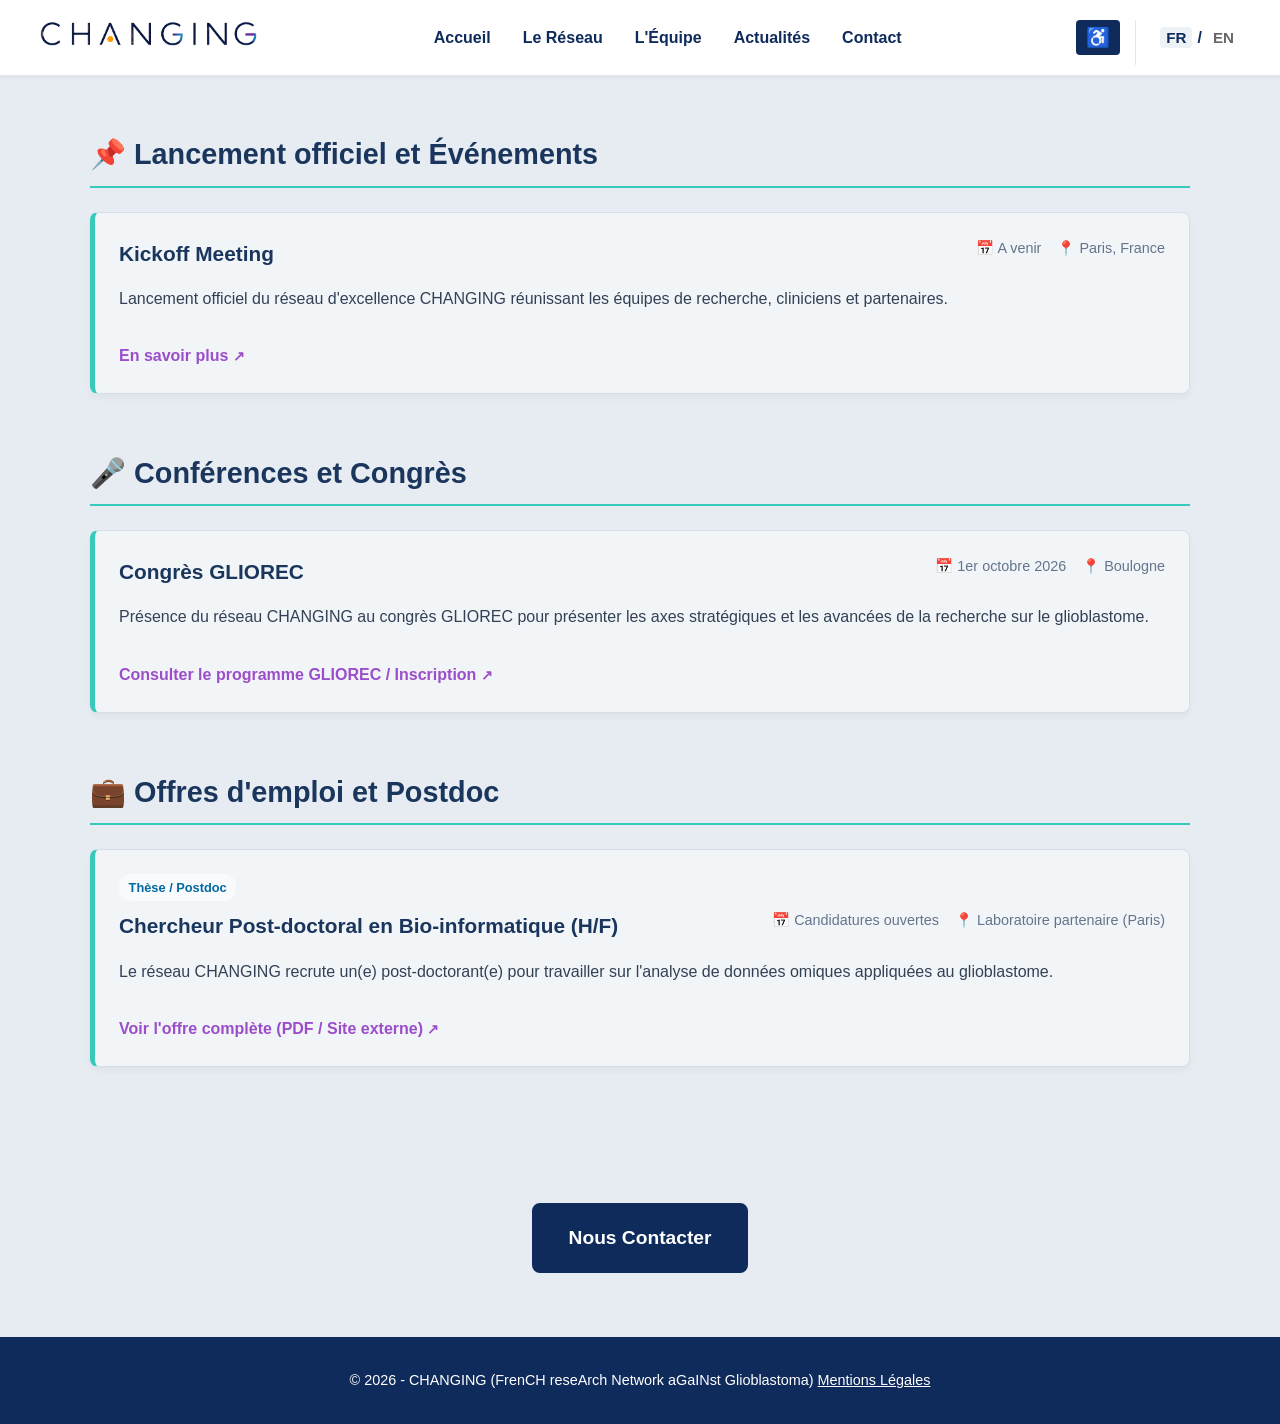
==== actualites.html @ 431eb9c2 "Add files via upload" ====
<!DOCTYPE html>
<html lang="fr">
<head>
    <meta charset="UTF-8">
    <meta name="viewport" content="width=device-width, initial-scale=1.0">
    <title>Actualités - CHANGING - Réseau National sur le Glioblastome</title>
    <link rel="stylesheet" href="style.css">
    <style>
        /* Styles spécifiques à la page Actualités */
        .actus-container {
            max-width: 1100px;
            margin: 0 auto;
            padding: 2rem 1rem;
        }

        .actus-section {
            margin-bottom: 3.5rem;
        }

        .actus-section-title {
            color: #1A365D;
            font-size: 1.8rem;
            border-bottom: 2px solid #38C9BB;
            padding-bottom: 0.5rem;
            margin-bottom: 1.5rem;
            display: flex;
            align-items: center;
            gap: 0.5rem;
        }

        .actu-grid {
            display: flex;
            flex-direction: column;
            gap: 1.5rem;
        }

        .actu-card {
            background: rgba(255, 255, 255, 0.5);
            border: 1px solid #D6DFE7;
            border-left: 5px solid #38C9BB;
            border-radius: 8px;
            padding: 1.5rem;
            box-shadow: 0 4px 6px rgba(0,0,0,0.04);
            transition: transform 0.2s ease, box-shadow 0.2s ease;
        }

        .actu-card:hover {
            transform: translateY(-2px);
            box-shadow: 0 6px 12px rgba(0,0,0,0.08);
        }

        .actu-header {
            display: flex;
            justify-content: space-between;
            align-items: flex-start;
            flex-wrap: wrap;
            gap: 0.5rem;
            margin-bottom: 0.75rem;
        }

        .actu-title {
            font-size: 1.3rem;
            color: #1A365D;
            margin: 0;
            font-weight: 700;
        }

        .actu-meta {
            display: flex;
            gap: 1rem;
            font-size: 0.9rem;
            color: #64748B;
            font-weight: 500;
        }

        .actu-meta-item {
            display: inline-flex;
            align-items: center;
            gap: 0.3rem;
        }

        .actu-content {
            color: #334155;
            line-height: 1.6;
            margin-bottom: 1rem;
        }

        /* Liens externes et boutons d'action */
        .actu-link {
            display: inline-flex;
            align-items: center;
            gap: 0.4rem;
            color: #38C9BB;
            font-weight: bold;
            text-decoration: none;
            transition: color 0.2s ease;
        }

        .actu-link:hover {
            color: #1A365D;
            text-decoration: underline;
        }

        .actu-link .external-icon {
            font-size: 0.85em;
        }

        .job-tag {
            background-color: rgba(255, 255, 255, 0.5);
            color: #0369A1;
            font-size: 0.8rem;
            font-weight: 600;
            padding: 0.2rem 0.6rem;
            border-radius: 12px;
            display: inline-block;
            margin-bottom: 0.5rem;
        }

        .empty-state {
            background: rgba(255, 255, 255, 0.5);
            border: 1px dashed #CBD5E1;
            border-radius: 8px;
            padding: 1.5rem;
            text-align: center;
            color: #64748B;
            font-style: italic;
        }
    </style>
</head>
<body>

    <!-- En-tête -->
    <header>
        <nav>
            <div class="logo-container">
                <a href="index.html">
                    <img src="namelogoT.png" alt="Logo CHANGING" class="logo-img-text">
                </a>
            </div>
            <ul class="nav-links">
                <li><a href="index.html#hero"><span class="lang-fr">Accueil</span><span class="lang-en">Home</span></a></li>
                <li><a href="projet.html"><span class="lang-fr">Le Réseau</span><span class="lang-en">The Network</span></a></li>
                <li><a href="equipe.html"><span class="lang-fr">L'Équipe</span><span class="lang-en">The Team</span></a></li>
                <li><a href="actualites.html" class="active"><span class="lang-fr">Actualités</span><span class="lang-en">News</span></a></li>
                <li><a href="contact.html"><span class="lang-fr">Contact</span><span class="lang-en">Contact</span></a></li>
            </ul>
            
            <div class="header-options">
                <div class="accessibility-dropdown">
                    <button onclick="toggleAccessMenu()" class="access-main-btn" aria-label="Options d'accessibilité" title="Options d'accessibilité">
                        ♿
                    </button>
                    <div id="accessMenu" class="access-menu-content">
                        <button onclick="toggleHighContrast()" class="access-item">
                            <span class="lang-fr">Contraste élevé</span><span class="lang-en">High Contrast</span>
                        </button>
                        <button onclick="changeFontSize(1)" class="access-item">
                            <span>Agrandir le texte (A+)</span>
                        </button>
                        <button onclick="changeFontSize(-1)" class="access-item">
                            <span>Réduire le texte (A-)</span>
                        </button>
                    </div>
                </div>

                <div class="lang-switch">
                    <button onclick="setLanguage('fr')" id="btn-fr" class="lang-btn">FR</button>
<span>/</span>
<button onclick="setLanguage('en')" id="btn-en" class="lang-btn">EN</button>
                </div>
            </div>
        </nav>
    </header>

    <main class="actus-container">

        <!-- SECTION 1 : LANCEMENT ET ÉVÉNEMENTS DU RÉSEAU -->
        <section class="actus-section">
            <h2 class="actus-section-title">
                📌 
                <span class="lang-fr">Lancement officiel et Événements</span>
                <span class="lang-en">Official Launch et Events</span>
            </h2>

            <div class="actu-grid">
                <!-- ENCART : Kickoff Meeting -->
                <article class="actu-card">
                    <div class="actu-header">
                        <h3 class="actu-title">Kickoff Meeting</h3>
                        <div class="actu-meta">
                            <span class="actu-meta-item">📅 A venir</span>
                            <span class="actu-meta-item">📍 Paris, France</span>
                        </div>
                    </div>
                    <div class="actu-content">
                        <p class="lang-fr">Lancement officiel du réseau d'excellence CHANGING réunissant les équipes de recherche, cliniciens et partenaires.</p>
                        <p class="lang-en">Official kickoff of the CHANGING network bringing together research teams, clinicians, and partners.</p>
                    </div>
                    <!-- Exemple de lien externe (vers un site d'inscription, programme PDF, etc.) -->
                    <a href="https://example.com" target="_blank" rel="noopener noreferrer" class="actu-link">
                        <span class="lang-fr">En savoir plus </span>
                        <span class="lang-en">Read more </span>
                        <span class="external-icon">↗</span>
                    </a>
                </article>
            </div>
        </section>

        <!-- SECTION 2 : CONFÉRENCES ET CONGRÈS -->
        <section class="actus-section">
            <h2 class="actus-section-title">
                🎤 
                <span class="lang-fr">Conférences et Congrès</span>
                <span class="lang-en">Conferences et Congresses</span>
            </h2>

            <div class="actu-grid">
                <!-- ENCART : Congrès GLIOREC -->
                <article class="actu-card">
                    <div class="actu-header">
                        <h3 class="actu-title">Congrès GLIOREC</h3>
                        <div class="actu-meta">
                            <span class="actu-meta-item">📅 1er octobre 2026</span>
                            <span class="actu-meta-item">📍 Boulogne</span>
                        </div>
                    </div>
                    <div class="actu-content">
                        <p class="lang-fr">Présence du réseau CHANGING au congrès GLIOREC pour présenter les axes stratégiques et les avancées de la recherche sur le glioblastome.</p>
                        <p class="lang-en">Presence of the CHANGING network at the GLIOREC congress to present strategic axes and advances in glioblastoma research.</p>
                    </div>
                    <a href="https://my.weezevent.com/journee-co-construire-en-neuro-oncologie" target="_blank" rel="noopener noreferrer" class="actu-link">
                        <span class="lang-fr">Consulter le programme GLIOREC / Inscription</span>
                        <span class="lang-en">View GLIOREC program / Registration</span>
                        <span class="external-icon">↗</span>
                    </a>
                </article>
            </div>
        </section>

        <!-- SECTION 3 : OFFRES D'EMPLOIS -->
        <section class="actus-section">
            <h2 class="actus-section-title">
                💼 
                <span class="lang-fr">Offres d'emploi et Postdoc</span>
                <span class="lang-en">Job Opportunities et Postdocs</span>
            </h2>

            <div class="actu-grid">
                <!-- ENCART EXEMPLAIRE D'OFFRE D'EMPLOI -->
                <article class="actu-card">
                    <span class="job-tag">Thèse / Postdoc</span>
                    <div class="actu-header">
                        <h3 class="actu-title">Chercheur Post-doctoral en Bio-informatique (H/F)</h3>
                        <div class="actu-meta">
                            <span class="actu-meta-item">📅 Candidatures ouvertes</span>
                            <span class="actu-meta-item">📍 Laboratoire partenaire (Paris)</span>
                        </div>
                    </div>
                    <div class="actu-content">
                        <p class="lang-fr">Le réseau CHANGING recrute un(e) post-doctorant(e) pour travailler sur l'analyse de données omiques appliquées au glioblastome.</p>
                        <p class="lang-en">The CHANGING network is hiring a postdoctoral researcher to work on omics data analysis applied to glioblastoma.</p>
                    </div>
                    <a href="https://example.com" target="_blank" rel="noopener noreferrer" class="actu-link">
                        <span class="lang-fr">Voir l'offre complète (PDF / Site externe)</span>
                        <span class="lang-en">View full job description (PDF / External site)</span>
                        <span class="external-icon">↗</span>
                    </a>
                </article>

                <!-- Si vous n'avez pas d'offre pour le moment, vous pouvez décommenter le bloc ci-dessous : -->
                <!--
                <div class="empty-state">
                    <span class="lang-fr">Aucune offre d'emploi en cours pour le moment.</span>
                    <span class="lang-en">No job openings at the moment.</span>
                </div>
                -->
            </div>
        </section>

    </main>

<!-- Bouton bas de page Actualités -->
<div class="discover-btn-container" style="text-align: center; margin-top: 3rem; margin-bottom: 2rem;">
    <a href="contact.html" class="btn-discover">
        <span class="lang-fr">Nous Contacter</span>
        <span class="lang-en">Contact Us</span>
    </a>
</div>

    <footer>
        <p>&copy; 2026 - CHANGING (FrenCH reseArch Network aGaINst Glioblastoma) <a href="mentions.html" style="color: #fff; text-decoration: underline;">Mentions Légales</a></p>
    </footer>

    <script src="language.js"></script>
</body>
</html>
---- style.css ----
/* --- 1. Styles de Base --- */
body {
    font-family: 'Segoe UI', Roboto, Helvetica, Arial, sans-serif;
    line-height: 1.6;
    color: #333333;
    margin: 0;
    background-color: #E6ECF2 !important;
    transition: background-color 0.3s ease, color 0.3s ease;
}

/* --- 2. En-tête (Header) --- */
header {
    background-color: #FFFFFF;
    padding: 1rem 2rem;
    border-bottom: 1px solid #E1E8ED;
    box-shadow: 0 2px 4px rgba(0,0,0,0.05);
    position: sticky;
    top: 0;
    z-index: 100;
}

nav {
    max-width: 1200px;
    margin: 0 auto;
    display: flex;
    justify-content: space-between;
    align-items: center;
    flex-wrap: wrap;
    gap: 1rem;
}

.logo-container {
    display: flex;
    align-items: center;
}

.logo-img-text {
    height: 35px;
    width: auto;
}

nav ul {
    list-style: none;
    margin: 0;
    padding: 0;
    display: flex;
    gap: 2rem;
}

nav a {
    text-decoration: none;
    color: #0F2B5B;
    font-weight: 600;
    transition: color 0.3s ease;
}

nav a:hover {
    color: #38C9BB;
}

.header-options {
    display: flex;
    align-items: center;
    gap: 1.5rem;
}

/* --- 3. Section Hero --- */
#hero {
    max-width: 1200px;
    margin: 2rem auto;
    padding: 0 2rem;
    display: flex;
    align-items: center;
    justify-content: space-between;
    gap: 3rem;
}

.hero-left {
    flex: 0 0 450px;
    text-align: center;
}

.hero-logo-img {
    width: 100%;
    max-width: 450px;
    height: auto;
}

.hero-right {
    flex: 1;
    display: flex;
    flex-direction: column;
    justify-content: center;
}

.hero-text-content {
    display: flex;
    flex-direction: column;
    justify-content: center;
}

#hero h2 {
    font-size: 2.2rem;
    color: #0F2B5B;
    margin-top: 0;
    margin-bottom: 1rem;
    font-weight: 700;
    line-height: 1.3;
text-align: center; /* Ajouté pour centrer le texte */
}

#hero .hero-desc {
    font-size: 1.1rem;
    color: #444444;
    line-height: 1.5;
    background-color: rgba(255, 255, 255, 0.5);
    padding: 1.2rem;
    border-radius: 8px;
    border-left: 4px solid #38C9BB;
    margin: 4;
}

/* --- 4. Bannière de labellisation INCa --- */
#inca-banner {
    max-width: 1100px;
    margin: 2rem auto;
    padding: 1.5rem 2rem;
    text-align: center;
    background-color: rgba(255, 255, 255, 0.5);
    border-radius: 8px;
    box-shadow: 0 2px 6px rgba(0,0,0,0.02);
    border-left: 4px solid #9B4DCA;
}

.inca-text {
    font-size: 1.05rem;
    font-weight: 600;
    color: #0F2B5B;
    margin: 0 0 0.4rem 0;
}

.inca-subtext {
    font-size: 0.85rem;
    color: #666666;
    margin: 0;
    font-style: italic;
}

/* --- 5. Section Chiffres Clés (Sans fond de bannière blanc) --- */
#key-figures {
    margin: 0 auto 4rem auto;
    max-width: 1100px;
    padding: 2rem 1rem;
    box-sizing: border-box;
    text-align: center;
    background-color: transparent; /* Fond transparent pour se fondre dans la page */
    box-shadow: none;
}

#key-figures h3 {
    text-align: center;
    color: #0F2B5B;
    font-size: 1.8rem;
    margin-bottom: 2.5rem;
}

.figures-grid {
    display: grid;
    grid-template-columns: repeat(4, 1fr);
    gap: 1.5rem; /* Espace net entre les 4 encarts */
    width: 100%;
    max-width: 100%;
    margin: 0 auto 2rem auto;
    box-sizing: border-box;
}

.figure-card {
    text-align: center;
    flex: 1;
    min-width: 220px;
    padding: 1rem;
    background-color: rgba(255, 255, 255, 0.5); /* Très léger fond semi-transparent pour les chiffres */
    border-radius: 8px;
    box-shadow: 0 2px 8px rgba(0,0,0,0.02);
box-sizing: border-box;
    width: 100%;
}

.figure-card .number {
    display: block;
    font-size: 3rem;
    font-weight: bold;
    color: #38C9BB;
    margin-bottom: 0.5rem;
}

.figure-card .label {
    font-size: 1.15rem;
    color: #2C3E50;
    font-weight: 700;
    font-family: 'Montserrat', 'Segoe UI', sans-serif;
}

	/* Container de la section WP : s'assure qu'elle tient dans la vue */
.team-section-wp {
    max-width: 1250px;
    margin: 0 auto 2rem auto;
}

/* Grille principale : 6 colonnes de largeur égale */
.grid-wp {
    display: grid;
    grid-template-columns: repeat(6, 1fr);
    gap: 0.6rem; /* Gap légèrement réduit pour gagner de la place en hauteur */
    max-width: 1200px;
    margin: 0 auto;
    align-items: stretch;
}

/* Cartes individuelles : hauteur et rembourrage dynamiques */
.grid-wp .card-person {
    background: rgba(255, 255, 255, 0.3);
    border: 1px solid #D6DFE7;
    border-radius: 10px;
    padding: 0.6rem 0.4rem; /* Rembourrage optimisé */
    text-align: center;
    box-shadow: 0 4px 6px rgba(0,0,0,0.05);
    display: flex;
    flex-direction: column;
    align-items: center;
    justify-content: space-between; /* Équilibre le contenu dans la hauteur */
}
/* Photo fluide / adaptable en hauteur */
.grid-wp .photo-placeholder {
    width: clamp(60px, 6vh, 85px);
    height: clamp(60px, 6vh, 85px);
    border-radius: 50%;
    background-color: rgba(255, 255, 255, 0.3);
    border: 2px dashed #CBD5E1;
    display: flex;
    align-items: center;
    justify-content: center;
    margin-bottom: 0.4rem;
    color: #64748B;
    overflow: hidden;
    flex-shrink: 0;
}

/* Textes adaptatifs selon la hauteur d'écran */
.grid-wp .person-name {
    font-size: clamp(0.85rem, 1.1vh, 1.05rem);
    font-weight: bold;
    color: #1A365D;
    margin-bottom: 0.2rem;
    line-height: 1.15;
}

.grid-wp .person-role {
    font-size: clamp(0.72rem, 0.95vh, 0.85rem);
    color: #4A5568;
    line-height: 1.15;
}

.grid-wp .wp-badge {
    display: inline-block;
    background-color: #38C9BB;
    color: white;
    font-weight: bold;
    font-size: clamp(0.7rem, 0.9vh, 0.8rem);
    padding: 0.15rem 0.5rem;
    border-radius: 12px;
    margin-bottom: 0.3rem;
}

/* Positionnement du WP-11 centré sur la 6ème colonne */
.grid-wp .wp-11 {
    grid-column: 6;
    grid-row: 1 / span 2;
    align-self: center;
    justify-self: center;
    width: 100%; /* S'assure de la même largeur que les autres colonnes */
}

	/* Harmonisation des cartes Coordinateurs avec la grille WP */
.grid-2 .card-person {
    padding: 0.6rem 0.6rem;
    display: flex;
    flex-direction: column;
    align-items: center;
    justify-content: space-between;
}

/* Photo adaptative identique aux WP */
.grid-2 .photo-placeholder {
    width: clamp(60px, 6vh, 85px);
    height: clamp(60px, 6vh, 85px);
    border-radius: 50%;
    background-color: rgba(255, 255, 255, 0.3);
    border: 2px dashed #CBD5E1;
    display: flex;
    align-items: center;
    justify-content: center;
    margin-bottom: 0.4rem;
    color: #64748B;
    overflow: hidden;
    flex-shrink: 0;
}

/* Nom du coordinateur : même taille adaptative */
.grid-2 .person-name {
    font-size: clamp(0.85rem, 1.1vh, 1.05rem);
    font-weight: bold;
    color: #1A365D;
    margin-bottom: 0.2rem;
    line-height: 1.15;
}

/* Rôle du coordinateur : même taille adaptative */
.grid-2 .person-role {
    font-size: clamp(0.72rem, 0.95vh, 0.85rem);
    color: #4A5568;
    line-height: 1.15;
}

/* --- 6. Section Actualités (Sans fond de bloc global blanc) --- */
#actus {
    max-width: 1100px;
    margin: 4rem auto;
    padding: 0 2rem;
}

#actus h3 {
    font-size: 1.8rem;
    color: #0F2B5B;
    margin-bottom: 1.5rem;
    border-left: 5px solid #38C9BB;
    padding-left: 1rem;
}

.actu-card {
    border: 1px solid #D6DFE7;
    padding: 1.5rem;
    border-radius: 8px;
    background-color: rgba(255, 255, 255, 0.5); /* Léger fond semi-transparent */
    box-shadow: 0 2px 5px rgba(0,0,0,0.02);
}

.actu-card h4 {
    color: #0F2B5B;
    margin-top: 0;
}

.actu-card a {
    display: inline-block;
    margin-top: 1rem;
    color: #9B4DCA;
    font-weight: 600;
    text-decoration: none;
}

.actu-card a:hover {
    text-decoration: underline;
}

/* --- Style commun pour les encarts grisés / semi-transparents --- */
.card-grise {
    background-color: rgba(255, 255, 255, 0.5); /* Même transparence que l'Intro et l'INCa */
    border: 1px solid #D6DFE7;
    border-radius: 8px;
    padding: 1.5rem;
    box-shadow: 0 2px 6px rgba(0,0,0,0.02);
}

/* --- 7. Menu d'Accessibilité --- */
.accessibility-dropdown {
    position: relative;
    display: inline-block;
    border-right: 1px solid #E1E8ED;
    padding-right: 15px;
    padding-bottom: 10px;
    margin-bottom: -10px;
}

.access-main-btn {
    background-color: #0F2B5B;
    color: #FFFFFF;
    border: none;
    cursor: pointer;
    font-size: 1.2rem;
    padding: 6px 10px;
    border-radius: 4px;
    transition: background-color 0.3s ease;
    display: flex;
    align-items: center;
    justify-content: center;
}

.access-main-btn:hover {
    background-color: #38C9BB;
}

.access-menu-content {
    display: none;
    position: absolute;
    right: 0;
    top: 100%;
    background-color: #FFFFFF;
    min-width: 180px;
    box-shadow: 0px 8px 16px rgba(0,0,0,0.1);
    border-radius: 6px;
    border: 1px solid #E1E8ED;
    z-index: 10;
    overflow: hidden;
}

.accessibility-dropdown:hover .access-menu-content {
    display: block;
}

.access-item {
    color: #0F2B5B;
    padding: 10px 14px;
    text-decoration: none;
    display: block;
    background: none;
    border: none;
    width: 100%;
    text-align: left;
    cursor: pointer;
    font-size: 0.9rem;
    font-weight: 500;
    transition: background-color 0.2s ease;
}

.access-item:hover {
    background-color: #EDF2F7;
    color: #38C9BB;
}

.lang-switch {
    display: flex;
    align-items: center;
    gap: 5px;
    font-weight: 600;
    color: #0F2B5B;
}

.lang-btn {
    background: none;
    border: none;
    cursor: pointer;
    font-size: 0.95rem;
    font-weight: 600;
    color: #666666;
    padding: 2px 6px;
    transition: color 0.3s ease;
}

.lang-btn:hover {
    color: #38C9BB;
}

.lang-btn.active {
    color: #0F2B5B;
    background-color: #EDF2F7;
    border-radius: 4px;
}

/* --- Mode Fort Contraste (Accessibilité) --- */
/* --- Mode Fort Contraste (Généralisé) --- */
body.high-contrast, 
body.high-contrast * {
    background-color: #000000 !important;
    color: #FFFF00 !important;
    border-color: #FFFF00 !important;
}

/* On force certains éléments spécifiques pour qu'ils restent visibles */
body.high-contrast a, 
body.high-contrast a * {
    color: #00FFFF !important; /* Bleu cyan pour les liens */
    text-decoration: underline !important;
}

body.high-contrast .wp-badge, 
body.high-contrast .lang-btn.active {
    background-color: #FFFF00 !important;
    color: #000000 !important;
}

/* On définit uniquement le survol sur les éléments interactifs */
body.high-contrast a:hover, 
body.high-contrast button:hover, 
body.high-contrast .access-item:hover, 
body.high-contrast .btn-discover:hover {
    background-color: #FFFF00 !important; /* Fond jaune */
    color: #000000 !important;            /* Texte noir */
    border-color: #00FFFF !important;     /* Bordure cyan */
}

/* --- Correction du fond des logos en mode fort contraste --- */
body.high-contrast img[src*="logo.png"],
body.high-contrast img[src*="namelogoT.png"],
body.high-contrast .logo-container,
body.high-contrast .hero-left {
    background-color: #CCCCCC !important;
    padding: 10px !important;
    border-radius: 8px !important;
}
/* Ajustement pour le logo en mode contraste élevé */
body.high-contrast .hero-logo-img {
    background: transparent !important;
    box-shadow: none !important;
    filter: none !important; /* Si un invert() ou grayscale() crée un effet bizarre */
}

body.high-contrast .hero-left {
    background: transparent !important;
    border: none !important;
}

/* --- 8. Footer --- */
footer {
    background-color: #0F2B5B;
    color: #FFFFFF;
    text-align: center;
    padding: 2rem;
    margin-top: 4rem;
}

footer p {
    margin: 0;
    font-size: 0.9rem;
}

/* --- Style du bouton Découvrir le Réseau (mis à jour) --- */

.discover-btn-container {
    display: flex;
    justify-content: center; /* Centre le bouton horizontalement */
    margin-top: 3rem; /* Espace au-dessus du bouton */
}

.btn-discover {
    display: inline-block;
    background-color: #0F2B5B; /* Fond bleu foncé */
    color: #FFFFFF; /* Texte blanc */
    padding: 18px 35px; /* Taille du bouton (plus gros) */
    font-size: 1.2rem; /* Texte plus gros */
    font-weight: 600;
    text-decoration: none;
    border-radius: 8px; /* Bords arrondis */
    border: 2px solid #0F2B5B;
    transition: background-color 0.3s ease, color 0.3s ease;
    text-align: center;
}

.btn-discover:hover {
    background-color: #38C9BB; /* Fond turquoise au survol */
    color: #0F2B5B; /* Texte bleu foncé au survol */
    border-color: #38C9BB;
}
/* Masquer les éléments en anglais par défaut (sera géré par le JS) */
.lang-en {
    display: none;
}

/* Adaptation automatique pour petits écrans/tablettes */
@media (max-width: 900px) {
    .figures-grid {
        grid-template-columns: repeat(2, 1fr); /* Passera à 2 par 2 sur tablette */
    }
}

@media (max-width: 550px) {
    .figures-grid {
        grid-template-columns: 1fr; /* 1 par ligne sur mobile */
    }
}
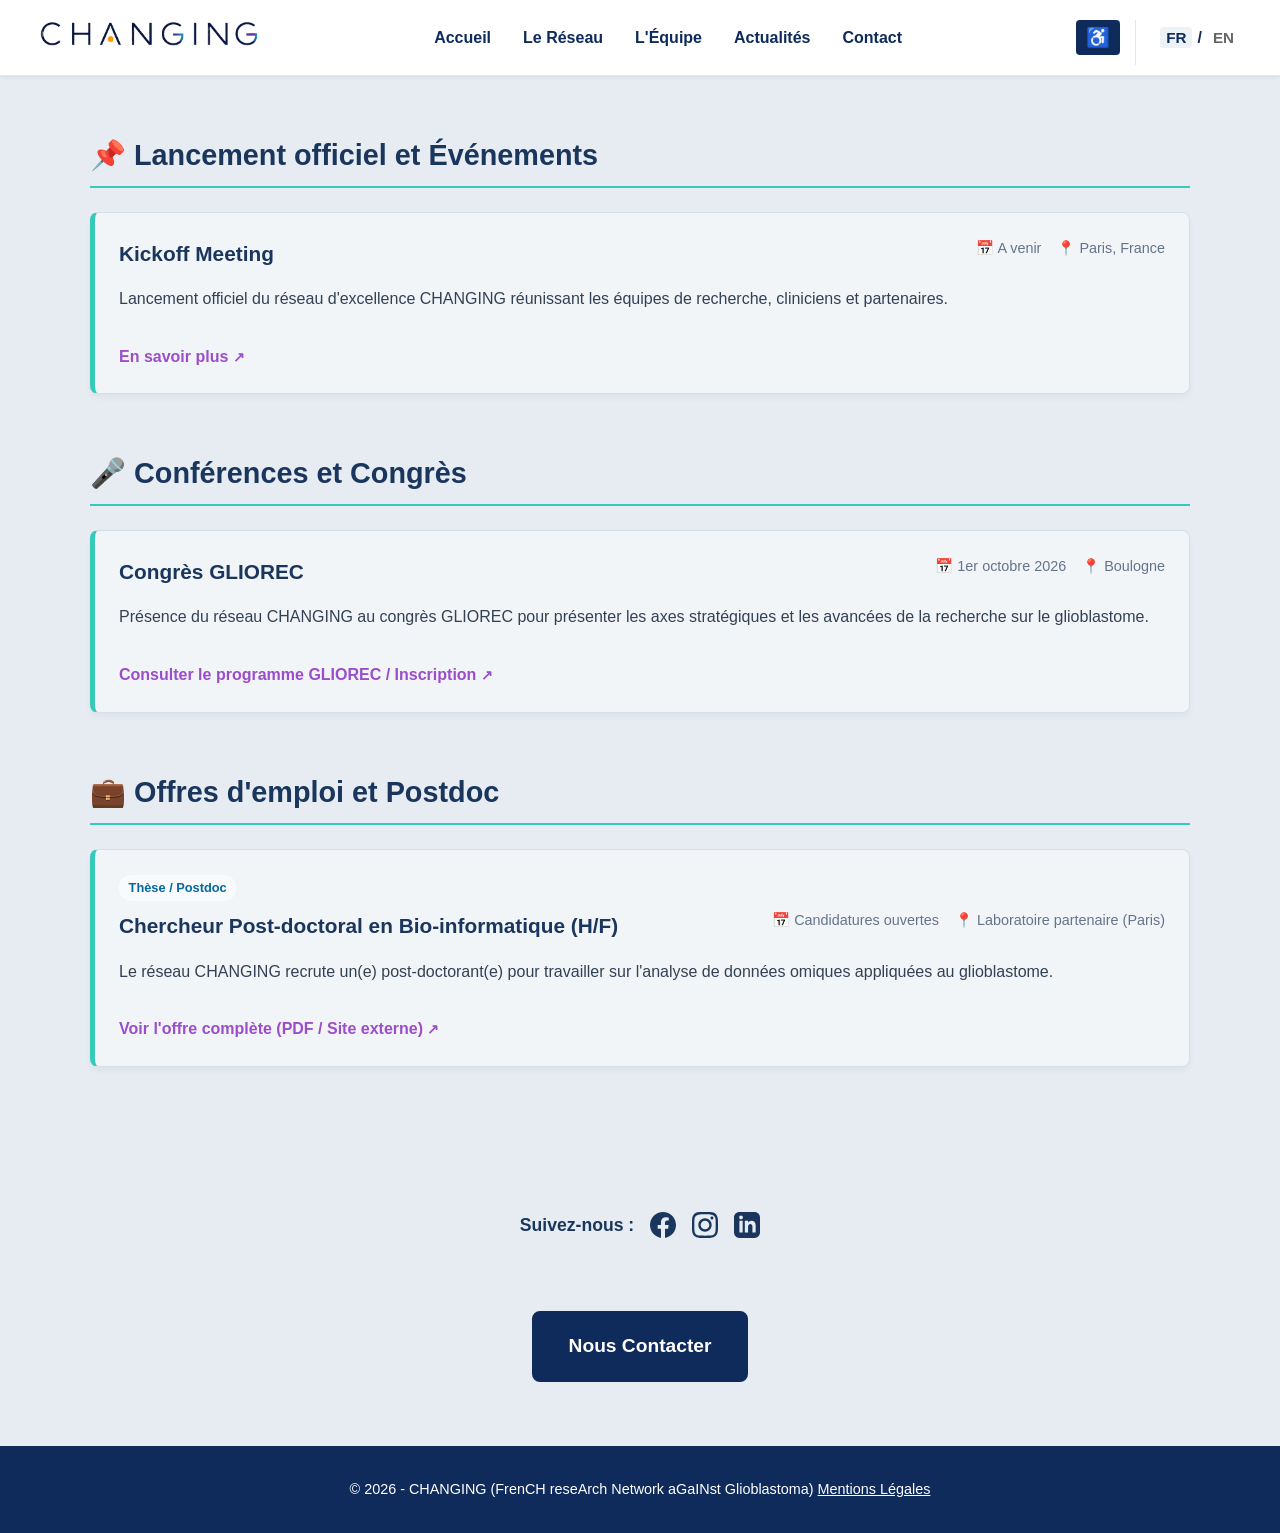
==== commit 176f3e87: "Refactor actualites.html with updated content and styles" ====
--- a/actualites.html
+++ b/actualites.html
@@ -125,9 +125,59 @@
             color: #64748B;
             font-style: italic;
         }
+
+/* Styles pour le bloc "Nous Contacter" + "Suivez-nous" */
+        .bottom-action-container {
+            display: flex;
+            flex-direction: column;
+            align-items: center;
+            justify-content: center;
+            gap: 1.5rem;
+            margin-top: 3rem;
+            margin-bottom: 3rem;
+        }
+
+        .social-follow-block {
+            display: flex;
+            align-items: center;
+            gap: 1rem;
+            margin-top: 0.5rem;
+        }
+
+        .social-title {
+            font-size: 1.1rem;
+            font-weight: bold;
+            color: #1A365D;
+        }
+
+        .social-icons {
+            display: flex;
+            align-items: center;
+            gap: 1rem;
+        }
+
+        .social-icon-link {
+            color: #1A365D;
+            display: inline-flex;
+            align-items: center;
+            justify-content: center;
+            transition: transform 0.2s ease, color 0.2s ease;
+        }
+
+        .social-icon-link:hover {
+            transform: translateY(-3px);
+            color: #38C9BB;
+        }
+
+        .social-icon-link svg {
+            width: 26px;
+            height: 26px;
+            fill: currentColor;
+        }
     </style>
 </head>
 <body>
+    
 
     <!-- En-tête -->
     <header>
@@ -279,13 +329,38 @@
 
     </main>
 
-<!-- Bouton bas de page Actualités -->
-<div class="discover-btn-container" style="text-align: center; margin-top: 3rem; margin-bottom: 2rem;">
-    <a href="contact.html" class="btn-discover">
-        <span class="lang-fr">Nous Contacter</span>
-        <span class="lang-en">Contact Us</span>
-    </a>
-</div>
+<!-- Zone Bas de Page : Réseaux sociaux puis Bouton Contact -->
+    <div class="bottom-action-container">
+        <!-- 1. Bloc Suivez-nous -->
+        <div class="social-follow-block">
+            <span class="social-title">
+                <span class="lang-fr">Suivez-nous :</span>
+                <span class="lang-en">Follow us:</span>
+            </span>
+            <div class="social-icons">
+                <!-- Facebook -->
+                <a href="https://facebook.com/VOTRE_PAGE" target="_blank" rel="noopener noreferrer" class="social-icon-link" aria-label="Facebook" title="Facebook">
+                    <svg viewBox="0 0 24 24"><path d="M24 12.073c0-6.627-5.373-12-12-12s-12 5.373-12 12c0 5.99 4.388 10.954 10.125 11.854v-8.385H7.078v-3.47h3.047V9.43c0-3.007 1.792-4.669 4.533-4.669 1.312 0 2.686.235 2.686.235v2.953H15.83c-1.491 0-1.956.925-1.956 1.874v2.25h3.328l-.532 3.47h-2.796v8.385C19.612 23.027 24 18.062 24 12.073z"/></svg>
+                </a>
+                <!-- Instagram -->
+                <a href="https://instagram.com/VOTRE_PAGE" target="_blank" rel="noopener noreferrer" class="social-icon-link" aria-label="Instagram" title="Instagram">
+                    <svg viewBox="0 0 24 24"><path d="M12 2.163c3.204 0 3.584.012 4.85.07 3.252.148 4.771 1.691 4.919 4.919.058 1.265.069 1.645.069 4.849 0 3.205-.012 3.584-.069 4.849-.149 3.225-1.664 4.771-4.919 4.919-1.266.058-1.644.07-4.85.07-3.204 0-3.584-.012-4.849-.07-3.26-.149-4.771-1.699-4.919-4.92-.058-1.265-.07-1.644-.07-4.849 0-3.204.013-3.583.07-4.849.149-3.227 1.664-4.771 4.919-4.919 1.266-.057 1.645-.069 4.849-.069zm0-2.163c-3.259 0-3.667.014-4.947.072-4.358.2-6.78 2.618-6.98 6.98-.059 1.281-.073 1.689-.073 4.948 0 3.259.014 3.668.072 4.948.2 4.358 2.618 6.78 6.98 6.98 1.281.058 1.689.072 4.948.072 3.259 0 3.668-.014 4.948-.072 4.354-.2 6.782-2.618 6.979-6.98.059-1.28.073-1.689.073-4.948 0-3.259-.014-3.667-.072-4.947-.196-4.354-2.617-6.78-6.979-6.98-1.281-.059-1.69-.073-4.949-.073zm0 5.838c-3.403 0-6.162 2.759-6.162 6.162s2.759 6.163 6.162 6.163 6.162-2.759 6.162-6.163c0-3.403-2.759-6.162-6.162-6.162zm0 10.162c-2.209 0-4-1.79-4-4 0-2.209 1.791-4 4-4s4 1.791 4 4c0 2.21-1.791 4-4 4zm6.406-11.845c-.796 0-1.441.645-1.441 1.44s.645 1.44 1.441 1.44c.795 0 1.439-.645 1.439-1.44s-.644-1.44-1.439-1.44z"/></svg>
+                </a>
+                <!-- LinkedIn -->
+                <a href="https://linkedin.com/company/VOTRE_PAGE" target="_blank" rel="noopener noreferrer" class="social-icon-link" aria-label="LinkedIn" title="LinkedIn">
+                    <svg viewBox="0 0 24 24"><path d="M19 0h-14c-2.761 0-5 2.239-5 5v14c0 2.761 2.239 5 5 5h14c2.762 0 5-2.239 5-5v-14c0-2.761-2.238-5-5-5zm-11 19h-3v-11h3v11zm-1.5-12.268c-.966 0-1.75-.79-1.75-1.764s.784-1.764 1.75-1.764 1.75.79 1.75 1.764-.783 1.764-1.75 1.764zm13.5 12.268h-3v-5.604c0-3.368-4-3.113-4 0v5.604h-3v-11h3v1.765c1.396-2.586 7-2.777 7 2.476v6.759z"/></svg>
+                </a>
+            </div>
+        </div>
+
+        <!-- 2. Bouton Nous Contacter -->
+        <div class="discover-btn-container">
+            <a href="contact.html" class="btn-discover">
+                <span class="lang-fr">Nous Contacter</span>
+                <span class="lang-en">Contact Us</span>
+            </a>
+        </div>
+    </div>
 
     <footer>
         <p>&copy; 2026 - CHANGING (FrenCH reseArch Network aGaINst Glioblastoma) <a href="mentions.html" style="color: #fff; text-decoration: underline;">Mentions Légales</a></p>
@@ -293,4 +368,4 @@
 
     <script src="language.js"></script>
 </body>
-</html>+</html>
--- a/style.css
+++ b/style.css
@@ -565,15 +565,193 @@
     display: none;
 }
 
-/* Adaptation automatique pour petits écrans/tablettes */
-@media (max-width: 900px) {
+/* ==========================================================================
+   RESPONSIVE & MOBILE DESIGN (Toutes les pages & sections)
+   ========================================================================== */
+
+/* --------------------------------------------------------------------------
+   1. TABLETTES ET PETITS ÉCRANS (< 992px)
+   -------------------------------------------------------------------------- */
+@media (max-width: 992px) {
+
+    /* Page Accueil - Figures */
     .figures-grid {
-        grid-template-columns: repeat(2, 1fr); /* Passera à 2 par 2 sur tablette */
-    }
-}
-
+        grid-template-columns: repeat(2, 1fr) !important;
+        gap: 1.2rem;
+    }
+
+    /* Page Équipe - Work Packages (Passe de 6 colonnes à 3 colonnes x 4 lignes) */
+    .grid-wp {
+        grid-template-columns: repeat(3, 1fr) !important;
+        gap: 1rem;
+    }
+
+    /* Le WP-11 reprend une position fluide normale au sein de la grille */
+    .grid-wp .wp-11 {
+        grid-column: auto !important;
+        grid-row: auto !important;
+        width: 100% !important;
+    }
+
+    /* Partenaires (3 à 4 par ligne) */
+    .grid-partners {
+        grid-template-columns: repeat(auto-fill, minmax(140px, 1fr));
+    }
+}
+
+
+/* --------------------------------------------------------------------------
+   2. PETITES TABLETTES ET GRANDS PHABLETTES (< 768px)
+   -------------------------------------------------------------------------- */
+@media (max-width: 768px) {
+
+    /* Navigation / En-tête */
+    nav {
+        flex-direction: column;
+        gap: 1rem;
+        padding: 1rem;
+    }
+
+    .nav-links {
+        flex-wrap: wrap;
+        justify-content: center;
+        gap: 0.8rem;
+    }
+
+    /* Coordinateurs & Work Packages (2 colonnes) */
+    .grid-2,
+    .grid-wp {
+        grid-template-columns: repeat(2, 1fr) !important;
+        gap: 0.8rem;
+    }
+
+    /* Associations de Patients (1 par ligne) */
+    .grid-associations {
+        grid-template-columns: 1fr !important;
+    }
+
+    /* Conseil Scientifique (SAB) */
+    .sab-list {
+        grid-template-columns: 1fr !important;
+    }
+}
+
+
+/* --------------------------------------------------------------------------
+   3. MOBILES ET ÉCRANS ÉTROITS (< 550px)
+   -------------------------------------------------------------------------- */
 @media (max-width: 550px) {
-    .figures-grid {
-        grid-template-columns: 1fr; /* 1 par ligne sur mobile */
-    }
-}+
+    /* Passage de toutes les grilles principales à 1 seule colonne */
+    .figures-grid,
+    .grid-2,
+    .grid-wp {
+        grid-template-columns: 1fr !important;
+        gap: 1rem;
+    }
+
+    /* Ajustement des cartes pour les écrans tactiles */
+    .card-person {
+        padding: 1rem;
+    }
+
+    .grid-wp .photo-placeholder,
+    .grid-2 .photo-placeholder {
+        width: 80px;
+        height: 80px;
+    }
+
+    .grid-wp .person-name,
+    .grid-2 .person-name {
+        font-size: 1rem;
+    }
+
+    .grid-wp .person-role,
+    .grid-2 .person-role {
+        font-size: 0.85rem;
+    }
+
+    /* Partenaires (2 par ligne sur mobile) */
+    .grid-partners {
+        grid-template-columns: repeat(2, 1fr);
+        gap: 1rem;
+    }
+
+    /* Boutons bas de page */
+    .discover-btn-container {
+        flex-direction: column;
+        align-items: center;
+    }
+
+    .btn-discover {
+        width: 100%;
+        max-width: 280px;
+    }
+}
+/* ==========================================================================
+   EN-TÊTE & LOGO FLUIDE
+   ========================================================================== */
+.logo-container img,
+.logo-img-text {
+    /* La largeur s'adapte à l'écran tout en gardant ses proportions */
+    max-width: clamp(140px, 20vw, 220px);
+    height: auto;
+    object-fit: contain;
+}
+
+/* ==========================================================================
+   HERO SECTION (Titre & Sous-titre)
+   ========================================================================== */
+.hero-section, 
+#hero {
+    width: 100%;
+    max-width: 1200px;
+    margin: 0 auto;
+    padding: clamp(1.5rem, 4vh, 3.5rem) 1rem;
+    box-sizing: border-box;
+    text-align: center;
+}
+
+.hero-section h1,
+#hero h1 {
+    /* Police adaptative selon la largeur de l'écran (Min: 1.6rem, Fluid: 3.5vw, Max: 2.8rem) */
+    font-size: clamp(1.6rem, 3.5vw, 2.8rem);
+    line-height: 1.25;
+    margin-bottom: 1rem;
+    word-break: break-word; /* Évite les dépassements de mots très longs */
+}
+
+.hero-section p,
+#hero p {
+    font-size: clamp(0.95rem, 1.8vw, 1.25rem);
+    line-height: 1.5;
+    max-width: 900px;
+    margin: 0 auto 1.5rem auto;
+}
+
+/* ==========================================================================
+   ENCART RÉSUMÉ (Introduction / Présentation)
+   ========================================================================== */
+.summary-card,
+.card-summary,
+.intro-card {
+    width: 100%;
+    max-width: 1000px; /* Largeur maximale sur grands écrans */
+    margin: 0 auto 2rem auto;
+    padding: clamp(1rem, 3vw, 2.5rem);
+    box-sizing: border-box;
+    border-radius: 12px;
+    
+    /* Typographie adaptative à l'intérieur du résumé */
+    font-size: clamp(0.9rem, 1.6vw, 1.1rem);
+    line-height: 1.6;
+}
+
+/* Ajustements Responsive spécifiques */
+@media (max-width: 768px) {
+    .summary-card,
+    .card-summary,
+    .intro-card {
+        padding: 1.2rem;
+    }
+}
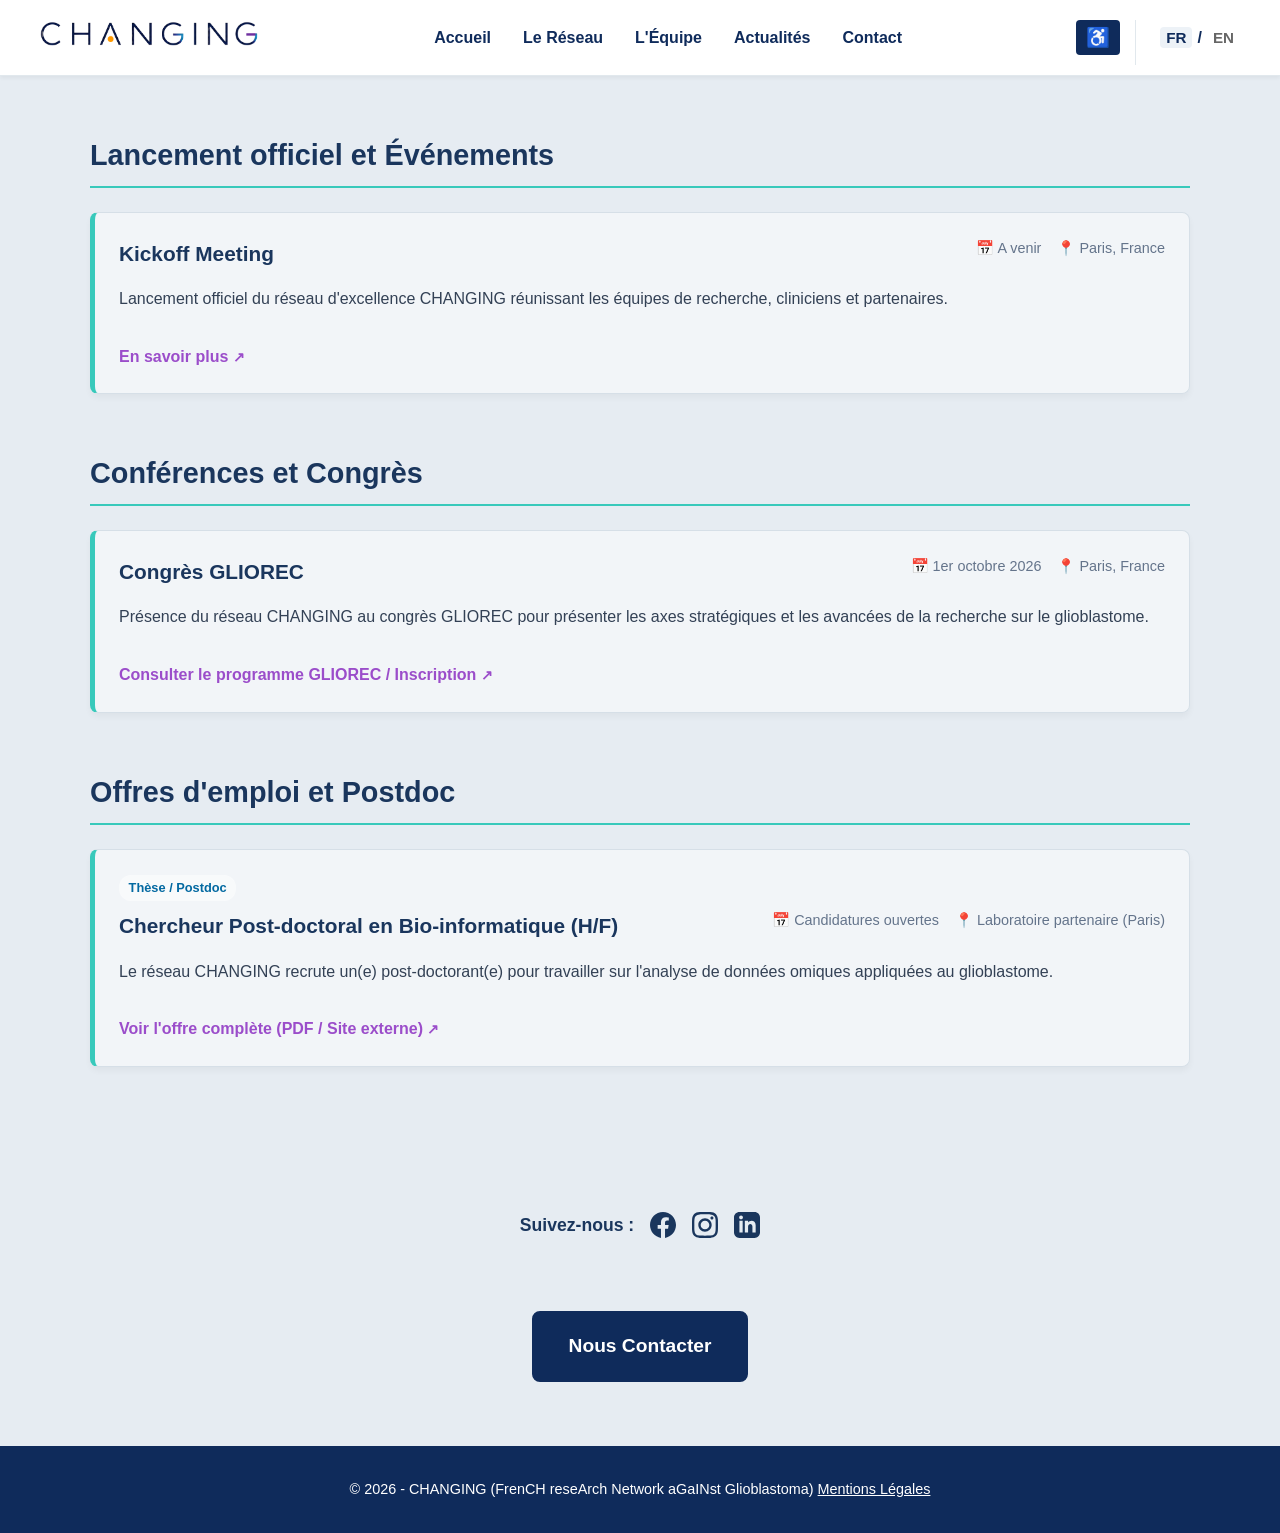
==== commit af51aacc: "Refactor actualites.html structure and styles" ====
--- a/actualites.html
+++ b/actualites.html
@@ -226,8 +226,7 @@
 
         <!-- SECTION 1 : LANCEMENT ET ÉVÉNEMENTS DU RÉSEAU -->
         <section class="actus-section">
-            <h2 class="actus-section-title">
-                📌 
+            <h2 class="actus-section-title"> 
                 <span class="lang-fr">Lancement officiel et Événements</span>
                 <span class="lang-en">Official Launch et Events</span>
             </h2>
@@ -259,7 +258,6 @@
         <!-- SECTION 2 : CONFÉRENCES ET CONGRÈS -->
         <section class="actus-section">
             <h2 class="actus-section-title">
-                🎤 
                 <span class="lang-fr">Conférences et Congrès</span>
                 <span class="lang-en">Conferences et Congresses</span>
             </h2>
@@ -271,7 +269,7 @@
                         <h3 class="actu-title">Congrès GLIOREC</h3>
                         <div class="actu-meta">
                             <span class="actu-meta-item">📅 1er octobre 2026</span>
-                            <span class="actu-meta-item">📍 Boulogne</span>
+                            <span class="actu-meta-item">📍 Paris, France</span>
                         </div>
                     </div>
                     <div class="actu-content">
@@ -290,7 +288,6 @@
         <!-- SECTION 3 : OFFRES D'EMPLOIS -->
         <section class="actus-section">
             <h2 class="actus-section-title">
-                💼 
                 <span class="lang-fr">Offres d'emploi et Postdoc</span>
                 <span class="lang-en">Job Opportunities et Postdocs</span>
             </h2>
--- a/style.css
+++ b/style.css
@@ -73,6 +73,8 @@
     align-items: center;
     justify-content: space-between;
     gap: 3rem;
+	padding-top: 100px !important; 
+    margin-top: -20px; /* Ajustez cette valeur si nécessaire */
 }
 
 .hero-left {
@@ -234,9 +236,9 @@
 .grid-wp .photo-placeholder {
     width: clamp(60px, 6vh, 85px);
     height: clamp(60px, 6vh, 85px);
-    border-radius: 50%;
+    border-radius: 50px;
     background-color: rgba(255, 255, 255, 0.3);
-    border: 2px dashed #CBD5E1;
+    border: 2px solid #CBD5E1;
     display: flex;
     align-items: center;
     justify-content: center;
@@ -296,7 +298,7 @@
     height: clamp(60px, 6vh, 85px);
     border-radius: 50%;
     background-color: rgba(255, 255, 255, 0.3);
-    border: 2px dashed #CBD5E1;
+    border: 2px solid #CBD5E1;
     display: flex;
     align-items: center;
     justify-content: center;
@@ -606,16 +608,21 @@
 @media (max-width: 768px) {
 
     /* Navigation / En-tête */
+    header {
+        position: static !important; /* Le header défile naturellement avec la page */
+        padding: 0.5rem 1rem;       /* Réduction des marges pour gagner de la hauteur */
+    }
+
     nav {
         flex-direction: column;
-        gap: 1rem;
-        padding: 1rem;
+        gap: 0.5rem;
+        padding: 0.5rem;
     }
 
     .nav-links {
         flex-wrap: wrap;
         justify-content: center;
-        gap: 0.8rem;
+        gap: 0.5rem;
     }
 
     /* Coordinateurs & Work Packages (2 colonnes) */
@@ -755,3 +762,48 @@
         padding: 1.2rem;
     }
 }
+/* --- Ajustements pour les téléphones en mode Portrait (< 550px ou max-width standard mobile) --- */
+@media (max-width: 768px) {
+
+    /* Organisation en colonne unique pour empiler le logo et le texte */
+    #hero {
+        flex-direction: column !important;
+        align-items: center !important;
+        padding: 1rem !important;
+        gap: 1.5rem !important;
+    }
+
+    #hero .hero-left {
+        flex: 0 0 100% !important;
+        width: 100% !important;
+    }
+
+    #hero .hero-left img {
+        max-width: 150px !important; /* Réduit la taille du logo en portrait mobile */
+        margin-top: 0 !important;
+        margin: 0 auto;
+    }
+
+    #hero .hero-right {
+        flex: 0 0 100% !important;
+        width: 100% !important;
+    }
+
+    /* Réduction de la taille du titre de la page d'accueil en portrait */
+    #hero h2 {
+        font-size: 1.5rem !important;
+        margin-bottom: 1rem !important;
+        text-align: center !important;
+    }
+
+    /* Centrage et adaptation du premier paragraphe sur la largeur de l'écran */
+    #hero .hero-desc {
+        width: 100% !important;
+        max-width: 100% !important;
+        box-sizing: border-box !important;
+        margin: 0 auto !important;
+        font-size: 0.95rem !important;
+        text-align: center !important;
+        padding: 1rem !important;
+    }
+}
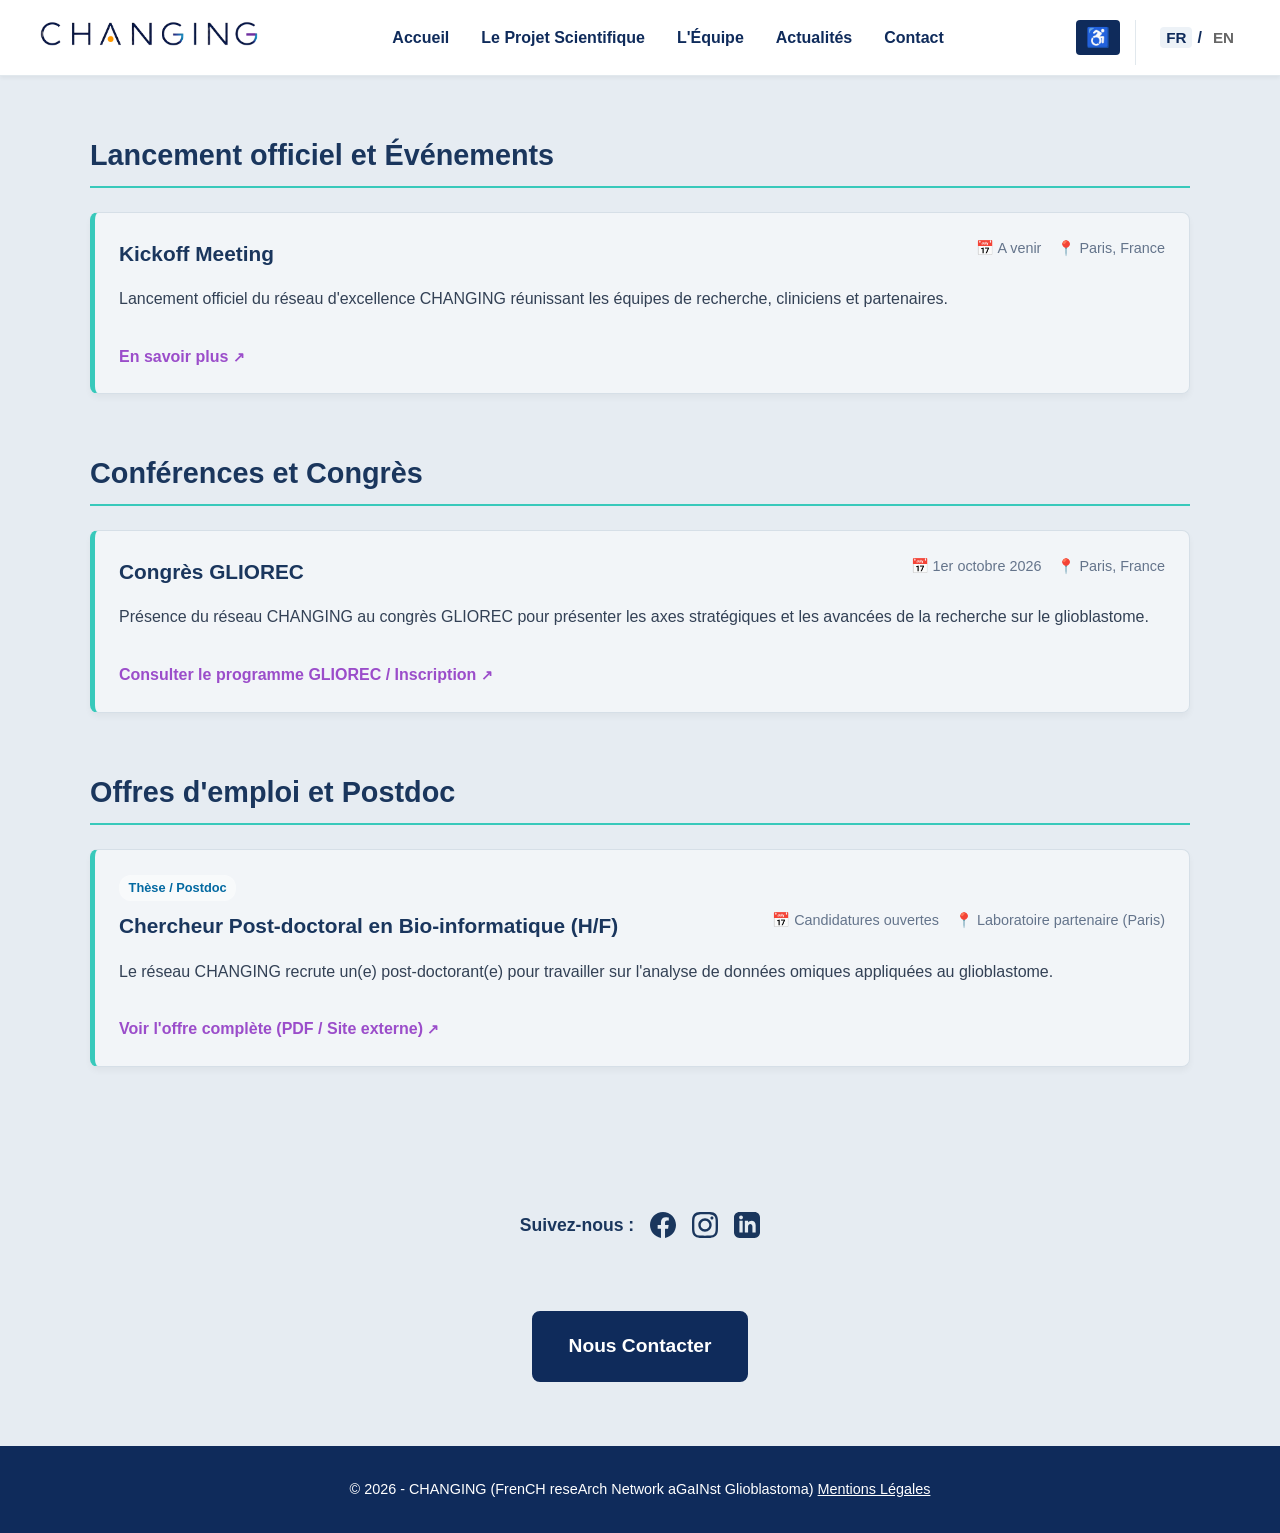
==== commit fa406ff8: "Add files via upload" ====
--- a/actualites.html
+++ b/actualites.html
@@ -189,7 +189,7 @@
             </div>
             <ul class="nav-links">
                 <li><a href="index.html#hero"><span class="lang-fr">Accueil</span><span class="lang-en">Home</span></a></li>
-                <li><a href="projet.html"><span class="lang-fr">Le Réseau</span><span class="lang-en">The Network</span></a></li>
+                <li><a href="projet.html"><span class="lang-fr">Le Projet Scientifique</span><span class="lang-en">The Scientific Network</span></a></li>
                 <li><a href="equipe.html"><span class="lang-fr">L'Équipe</span><span class="lang-en">The Team</span></a></li>
                 <li><a href="actualites.html" class="active"><span class="lang-fr">Actualités</span><span class="lang-en">News</span></a></li>
                 <li><a href="contact.html"><span class="lang-fr">Contact</span><span class="lang-en">Contact</span></a></li>
@@ -226,7 +226,7 @@
 
         <!-- SECTION 1 : LANCEMENT ET ÉVÉNEMENTS DU RÉSEAU -->
         <section class="actus-section">
-            <h2 class="actus-section-title"> 
+            <h2 class="actus-section-title">
                 <span class="lang-fr">Lancement officiel et Événements</span>
                 <span class="lang-en">Official Launch et Events</span>
             </h2>
@@ -365,4 +365,4 @@
 
     <script src="language.js"></script>
 </body>
-</html>
+</html>
